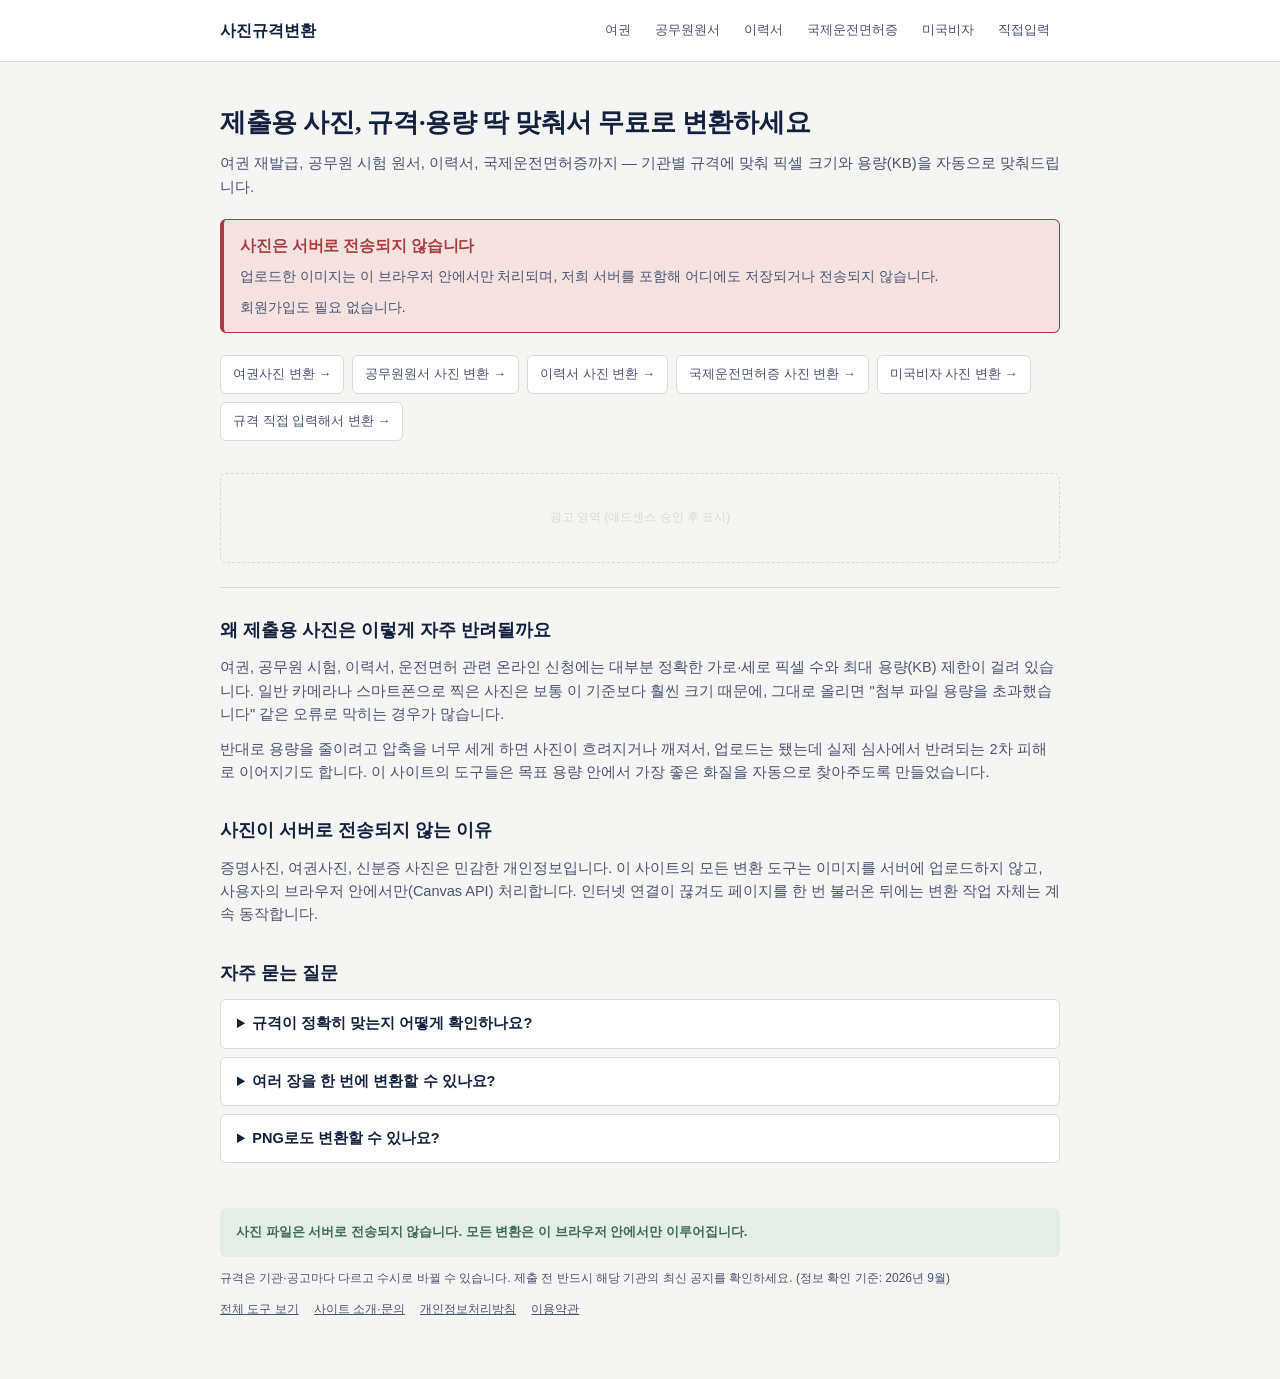
==== index.html @ 1bb2371a "안내 배너 가독성 개선 — 회원가입 문구를 별도 문단으로 분리" ====
<!DOCTYPE html>
<html lang="ko">
<head>
<meta charset="UTF-8">
<meta name="viewport" content="width=device-width, initial-scale=1.0">
<title>사진 규격·용량 무료 변환 | 여권·공무원원서·이력서·국제운전면허증</title>
<meta name="description" content="여권·공무원원서·이력서 등 제출용 사진을 기관 규격에 맞게 무료로 변환하세요.">
<link rel="canonical" href="https://photospecs.com/">
<meta property="og:type" content="website">
<meta property="og:site_name" content="사진규격변환">
<meta property="og:title" content="사진 규격·용량 무료 변환 | 여권·공무원원서·이력서·국제운전면허증">
<meta property="og:description" content="여권·공무원원서·이력서 등 제출용 사진을 기관 규격에 맞게 무료로 변환하세요.">
<meta property="og:url" content="https://photospecs.com/">
<link rel="stylesheet" href="assets/style.css">
  <meta name="google-site-verification" content="F75KSLy9xqYhbt3koHra94vRV9LlTKqFUYgVl450lN8" />
  <meta name="naver-site-verification" content="01c5a8b7e157f29026d9eb196b2deeeac25f4226" />
<style>
.trust-banner{margin:0 0 22px;padding:14px 16px;background:var(--accent-soft);border:1px solid var(--accent);border-left-width:4px;border-radius:6px}
.trust-banner strong{display:block;color:var(--accent);font-size:15.5px;font-weight:700;margin-bottom:6px;letter-spacing:-0.01em}
.trust-banner p{margin:0;font-size:14px;color:var(--ink-soft);line-height:1.6}
.trust-banner p + p{margin-top:8px}
</style>
</head>
<body>

<nav class="site-nav">
  <div class="site-nav-inner">
    <a class="brand" href="index.html">사진규격변환</a>
    <div class="nav-links">
      <a href="passport.html">여권</a>
      <a href="civil-exam.html">공무원원서</a>
      <a href="resume.html">이력서</a>
      <a href="intl-license.html">국제운전면허증</a>
      <a href="us-visa.html">미국비자</a>
          <a href="custom.html">직접입력</a>
    </div>
  </div>
</nav>

<header class="page-head">
  <h1>제출용 사진, 규격·용량 딱 맞춰서 무료로 변환하세요</h1>
  <p>여권 재발급, 공무원 시험 원서, 이력서, 국제운전면허증까지 — 기관별 규격에 맞춰 픽셀 크기와 용량(KB)을 자동으로 맞춰드립니다.</p>
</header>

<main>
  <div class="trust-banner">
    <strong>사진은 서버로 전송되지 않습니다</strong>
    <p>업로드한 이미지는 이 브라우저 안에서만 처리되며, 저희 서버를 포함해 어디에도 저장되거나 전송되지 않습니다.</p>
    <p>회원가입도 필요 없습니다.</p>
  </div>

  <div class="related-tools" style="margin-top:0">
    <a href="passport.html">여권사진 변환 →</a>
    <a href="civil-exam.html">공무원원서 사진 변환 →</a>
    <a href="resume.html">이력서 사진 변환 →</a>
    <a href="intl-license.html">국제운전면허증 사진 변환 →</a>
    <a href="us-visa.html">미국비자 사진 변환 →</a>
    <a href="custom.html">규격 직접 입력해서 변환 →</a>
  </div>

  <div class="ad-slot">광고 영역 (애드센스 승인 후 표시)</div>

  <article class="prose">
    <h2>왜 제출용 사진은 이렇게 자주 반려될까요</h2>
    <p>여권, 공무원 시험, 이력서, 운전면허 관련 온라인 신청에는 대부분 정확한 가로·세로 픽셀 수와 최대 용량(KB) 제한이 걸려 있습니다. 일반 카메라나 스마트폰으로 찍은 사진은 보통 이 기준보다 훨씬 크기 때문에, 그대로 올리면 "첨부 파일 용량을 초과했습니다" 같은 오류로 막히는 경우가 많습니다.</p>
    <p>반대로 용량을 줄이려고 압축을 너무 세게 하면 사진이 흐려지거나 깨져서, 업로드는 됐는데 실제 심사에서 반려되는 2차 피해로 이어지기도 합니다. 이 사이트의 도구들은 목표 용량 안에서 가장 좋은 화질을 자동으로 찾아주도록 만들었습니다.</p>

    <h2>사진이 서버로 전송되지 않는 이유</h2>
    <p>증명사진, 여권사진, 신분증 사진은 민감한 개인정보입니다. 이 사이트의 모든 변환 도구는 이미지를 서버에 업로드하지 않고, 사용자의 브라우저 안에서만(Canvas API) 처리합니다. 인터넷 연결이 끊겨도 페이지를 한 번 불러온 뒤에는 변환 작업 자체는 계속 동작합니다.</p>

    <h2>자주 묻는 질문</h2>
    <details class="faq">
      <summary>규격이 정확히 맞는지 어떻게 확인하나요?</summary>
      <p>각 도구는 변환 후 실제 용량과 규격 통과 여부를 바로 보여줍니다. 다만 기관별 규격은 공지 없이 바뀔 수 있으므로, 다운로드한 파일을 제출하기 전 해당 기관의 최신 공고를 한 번 더 확인하는 것을 권장합니다.</p>
    </details>
    <details class="faq">
      <summary>여러 장을 한 번에 변환할 수 있나요?</summary>
      <p>현재는 한 장씩 변환하도록 되어 있습니다. 여러 기관에 동시에 지원하는 경우, 각 페이지에서 필요한 규격에 맞춰 개별적으로 변환해 주세요.</p>
    </details>
    <details class="faq">
      <summary>PNG로도 변환할 수 있나요?</summary>
      <p>대부분의 기관은 JPG를 요구하지만, "규격 직접 입력" 도구에서는 PNG 형식도 선택할 수 있습니다.</p>
    </details>
  </article>
</main>

<footer class="site-footer">
  <p class="privacy">사진 파일은 서버로 전송되지 않습니다. 모든 변환은 이 브라우저 안에서만 이루어집니다.</p>
  <p>규격은 기관·공고마다 다르고 수시로 바뀔 수 있습니다. 제출 전 반드시 해당 기관의 최신 공지를 확인하세요. (정보 확인 기준: 2026년 9월)</p>
  <nav>
    <a href="index.html">전체 도구 보기</a>
    <a href="about.html">사이트 소개·문의</a>
    <a href="privacy.html">개인정보처리방침</a>
    <a href="terms.html">이용약관</a>
  </nav>
</footer>

</body>
</html>
---- assets/style.css ----
:root {
  --paper: #f5f6f3;
  --panel: #ffffff;
  --ink: #14213d;
  --ink-soft: #4a5470;
  --line: #dcdad2;
  --accent: #a63d40;
  --accent-soft: #f3e2e0;
  --ok: #3f6c51;
  --ok-soft: #e4ede7;
}

* { box-sizing: border-box; }

body {
  margin: 0;
  background: var(--paper);
  color: var(--ink);
  font-family: 'Pretendard', 'Apple SD Gothic Neo', 'Malgun Gothic', sans-serif;
  line-height: 1.6;
}

.mono {
  font-family: 'SF Mono', 'Consolas', 'Menlo', monospace;
  font-variant-numeric: tabular-nums;
}

a { color: var(--ink); }

/* 상단 네비게이션 */
.site-nav {
  border-bottom: 1px solid var(--line);
  background: var(--panel);
}

.site-nav-inner {
  max-width: 880px;
  margin: 0 auto;
  padding: 14px 20px;
  display: flex;
  align-items: center;
  justify-content: space-between;
  gap: 12px;
  flex-wrap: wrap;
}

.brand {
  font-family: 'Noto Serif KR', 'Nanum Myeongjo', 'Batang', serif;
  font-weight: 600;
  font-size: 16px;
  text-decoration: none;
  color: var(--ink);
}

.nav-links {
  display: flex;
  gap: 4px;
  flex-wrap: wrap;
}

.nav-links a {
  font-size: 13px;
  padding: 6px 10px;
  border-radius: 5px;
  text-decoration: none;
  color: var(--ink-soft);
}

.nav-links a:hover,
.nav-links a[aria-current="page"] {
  background: var(--paper);
  color: var(--ink);
}

header.page-head {
  max-width: 880px;
  margin: 0 auto;
  padding: 40px 20px 20px;
}

header.page-head h1 {
  font-family: 'Noto Serif KR', 'Nanum Myeongjo', 'Batang', serif;
  font-size: 26px;
  font-weight: 600;
  margin: 0 0 8px;
  letter-spacing: -0.01em;
}

header.page-head p {
  margin: 0;
  color: var(--ink-soft);
  font-size: 15px;
}

main {
  max-width: 880px;
  margin: 0 auto;
  padding: 0 20px 24px;
}

/* 규격 판독 박스 */
.spec-box {
  position: relative;
  padding: 20px 24px;
  margin-bottom: 24px;
  border: 1px solid var(--line);
  background: var(--panel);
}

.spec-box .corner-tl,
.spec-box .corner-tr,
.spec-box .corner-bl,
.spec-box .corner-br {
  content: "";
  position: absolute;
  width: 18px;
  height: 18px;
  border-color: var(--ink);
  border-style: solid;
  border-width: 0;
}

.spec-box .corner-tl { top: -1px; left: -1px; border-top-width: 2px; border-left-width: 2px; }
.spec-box .corner-tr { top: -1px; right: -1px; border-top-width: 2px; border-right-width: 2px; }
.spec-box .corner-bl { bottom: -1px; left: -1px; border-bottom-width: 2px; border-left-width: 2px; }
.spec-box .corner-br { bottom: -1px; right: -1px; border-bottom-width: 2px; border-right-width: 2px; }

.spec-readout {
  display: flex;
  flex-wrap: wrap;
  gap: 24px;
  margin-bottom: 10px;
}

.spec-item .k { display: block; font-size: 11px; color: var(--ink-soft); margin-bottom: 2px; }
.spec-item .v { font-size: 18px; font-weight: 600; }

.spec-note { font-size: 13px; color: var(--ink-soft); margin: 0; }

.custom-inputs {
  display: flex;
  gap: 12px;
  flex-wrap: wrap;
  margin-top: 14px;
  padding-top: 14px;
  border-top: 1px solid var(--line);
}

.field { display: flex; flex-direction: column; gap: 4px; }
.field label { font-size: 12px; color: var(--ink-soft); }
.field input, .field select {
  font-family: inherit;
  font-size: 14px;
  padding: 7px 10px;
  border: 1px solid var(--line);
  border-radius: 4px;
  width: 110px;
  background: var(--paper);
}

/* 업로드 / 결과 영역 */
.workspace {
  display: grid;
  grid-template-columns: 1fr 1fr;
  gap: 20px;
  margin-bottom: 32px;
}

@media (max-width: 640px) {
  .workspace { grid-template-columns: 1fr; }
}

.panel {
  border: 1px solid var(--line);
  background: var(--panel);
  border-radius: 6px;
  padding: 20px;
}

.panel h2 {
  font-size: 13px;
  color: var(--ink-soft);
  margin: 0 0 14px;
  font-weight: 600;
}

.dropzone {
  border: 1.5px dashed var(--line);
  border-radius: 6px;
  padding: 32px 16px;
  text-align: center;
  cursor: pointer;
  transition: border-color 0.15s, background 0.15s;
}

.dropzone.drag { border-color: var(--ink); background: var(--paper); }
.dropzone p { margin: 0; font-size: 14px; color: var(--ink-soft); }
.dropzone strong { color: var(--ink); }

.preview-wrap { margin-top: 14px; text-align: center; }
.preview-wrap img { max-width: 100%; max-height: 220px; border: 1px solid var(--line); }

.result-row {
  display: flex;
  justify-content: space-between;
  align-items: baseline;
  padding: 10px 0;
  border-bottom: 1px solid var(--line);
  font-size: 14px;
}

.result-row:last-of-type { border-bottom: none; }
.result-row .label { color: var(--ink-soft); }

.badge { display: inline-block; font-size: 12px; font-weight: 600; padding: 2px 8px; border-radius: 4px; }
.badge.ok { background: var(--ok-soft); color: var(--ok); }
.badge.fail { background: var(--accent-soft); color: var(--accent); }

.download-btn {
  display: block;
  width: 100%;
  margin-top: 16px;
  padding: 12px;
  background: var(--ink);
  color: #fff;
  border: none;
  border-radius: 6px;
  font-size: 14px;
  font-weight: 600;
  cursor: pointer;
  text-align: center;
  text-decoration: none;
}

.download-btn:disabled { background: var(--line); color: var(--ink-soft); cursor: not-allowed; }

.status-msg { font-size: 13px; color: var(--ink-soft); margin-top: 10px; min-height: 18px; }
.status-msg.error { color: var(--accent); }

/* 본문 설명 콘텐츠 (SEO용 텍스트) */
article.prose {
  border-top: 1px solid var(--line);
  padding-top: 28px;
  margin-top: 8px;
}

article.prose h2 {
  font-size: 18px;
  margin: 32px 0 12px;
}

article.prose h2:first-child { margin-top: 0; }

article.prose p { font-size: 14.5px; color: var(--ink-soft); margin: 0 0 12px; }
article.prose ul { font-size: 14.5px; color: var(--ink-soft); padding-left: 20px; }
article.prose li { margin-bottom: 6px; }

details.faq {
  border: 1px solid var(--line);
  border-radius: 6px;
  padding: 12px 16px;
  margin-bottom: 8px;
  background: var(--panel);
}

details.faq summary {
  font-size: 14.5px;
  font-weight: 600;
  cursor: pointer;
}

details.faq p { margin-top: 8px; margin-bottom: 0; }

.related-tools {
  display: flex;
  flex-wrap: wrap;
  gap: 8px;
  margin: 16px 0 32px;
}

.related-tools a {
  font-size: 13px;
  padding: 8px 12px;
  border: 1px solid var(--line);
  border-radius: 6px;
  text-decoration: none;
  color: var(--ink-soft);
  background: var(--panel);
}

.related-tools a:hover { border-color: var(--ink); color: var(--ink); }

/* 광고 슬롯 자리 (승인 후 사용) */
.ad-slot {
  margin: 24px 0;
  min-height: 90px;
  border: 1px dashed var(--line);
  border-radius: 6px;
  display: flex;
  align-items: center;
  justify-content: center;
  font-size: 12px;
  color: var(--line);
}

footer.site-footer {
  max-width: 880px;
  margin: 0 auto;
  padding: 0 20px 60px;
  font-size: 12px;
  color: var(--ink-soft);
}

footer.site-footer .privacy {
  padding: 14px 16px;
  background: var(--ok-soft);
  color: var(--ok);
  border-radius: 6px;
  margin-bottom: 12px;
  font-size: 13px;
  font-weight: 600;
}

footer.site-footer nav a {
  color: var(--ink-soft);
  margin-right: 12px;
  font-size: 12px;
}
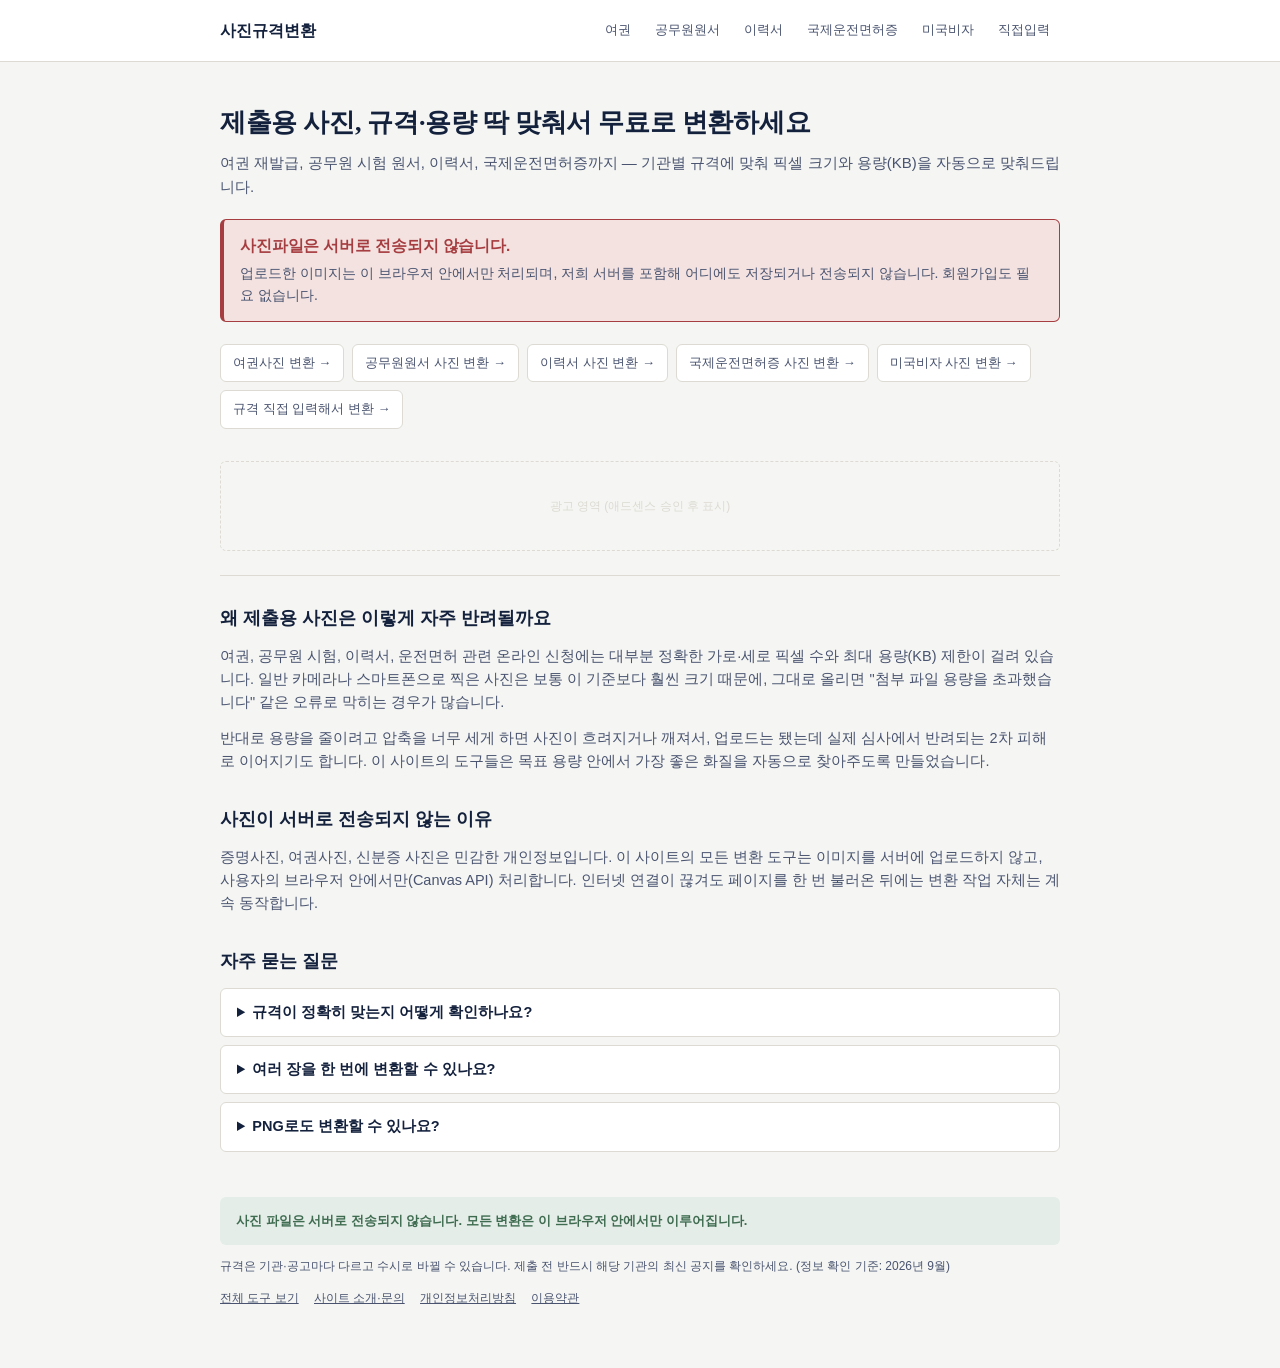
==== commit d0f0a1c2: "안내 배너 문구 수정 — '사진파일은 서버로 전송되지 않습니다.'" ====
--- a/index.html
+++ b/index.html
@@ -16,9 +16,8 @@
   <meta name="naver-site-verification" content="01c5a8b7e157f29026d9eb196b2deeeac25f4226" />
 <style>
 .trust-banner{margin:0 0 22px;padding:14px 16px;background:var(--accent-soft);border:1px solid var(--accent);border-left-width:4px;border-radius:6px}
-.trust-banner strong{display:block;color:var(--accent);font-size:15.5px;font-weight:700;margin-bottom:6px;letter-spacing:-0.01em}
-.trust-banner p{margin:0;font-size:14px;color:var(--ink-soft);line-height:1.6}
-.trust-banner p + p{margin-top:8px}
+.trust-banner strong{display:block;color:var(--accent);font-size:15.5px;font-weight:700;margin-bottom:4px;letter-spacing:-0.01em}
+.trust-banner p{margin:0;font-size:14px;color:var(--ink-soft);line-height:1.55}
 </style>
 </head>
 <body>
@@ -44,9 +43,8 @@
 
 <main>
   <div class="trust-banner">
-    <strong>사진은 서버로 전송되지 않습니다</strong>
-    <p>업로드한 이미지는 이 브라우저 안에서만 처리되며, 저희 서버를 포함해 어디에도 저장되거나 전송되지 않습니다.</p>
-    <p>회원가입도 필요 없습니다.</p>
+    <strong>사진파일은 서버로 전송되지 않습니다.</strong>
+    <p>업로드한 이미지는 이 브라우저 안에서만 처리되며, 저희 서버를 포함해 어디에도 저장되거나 전송되지 않습니다. 회원가입도 필요 없습니다.</p>
   </div>
 
   <div class="related-tools" style="margin-top:0">
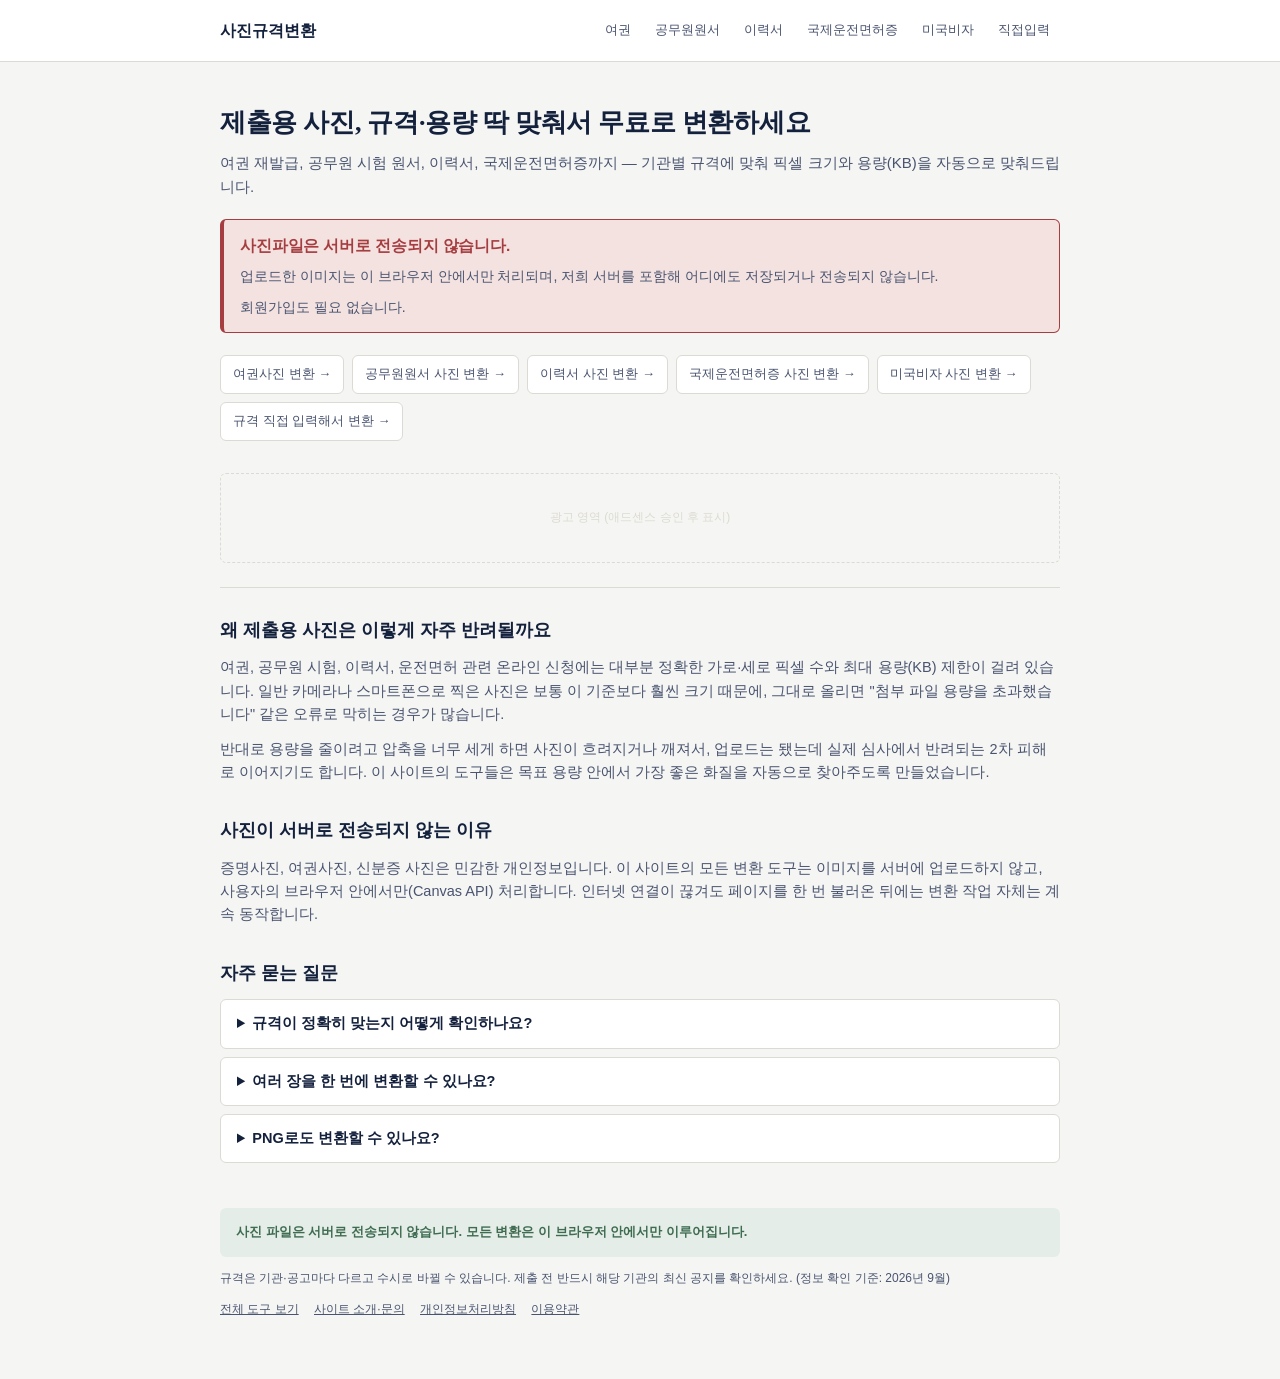
==== commit d54c06aa: "직접입력 페이지 본문 확장(1,646자) 및 안내 배너 문단분리 복원" ====
--- a/index.html
+++ b/index.html
@@ -16,8 +16,9 @@
   <meta name="naver-site-verification" content="01c5a8b7e157f29026d9eb196b2deeeac25f4226" />
 <style>
 .trust-banner{margin:0 0 22px;padding:14px 16px;background:var(--accent-soft);border:1px solid var(--accent);border-left-width:4px;border-radius:6px}
-.trust-banner strong{display:block;color:var(--accent);font-size:15.5px;font-weight:700;margin-bottom:4px;letter-spacing:-0.01em}
-.trust-banner p{margin:0;font-size:14px;color:var(--ink-soft);line-height:1.55}
+.trust-banner strong{display:block;color:var(--accent);font-size:15.5px;font-weight:700;margin-bottom:6px;letter-spacing:-0.01em}
+.trust-banner p{margin:0;font-size:14px;color:var(--ink-soft);line-height:1.6}
+.trust-banner p + p{margin-top:8px}
 </style>
 </head>
 <body>
@@ -44,7 +45,8 @@
 <main>
   <div class="trust-banner">
     <strong>사진파일은 서버로 전송되지 않습니다.</strong>
-    <p>업로드한 이미지는 이 브라우저 안에서만 처리되며, 저희 서버를 포함해 어디에도 저장되거나 전송되지 않습니다. 회원가입도 필요 없습니다.</p>
+    <p>업로드한 이미지는 이 브라우저 안에서만 처리되며, 저희 서버를 포함해 어디에도 저장되거나 전송되지 않습니다.</p>
+    <p>회원가입도 필요 없습니다.</p>
   </div>
 
   <div class="related-tools" style="margin-top:0">
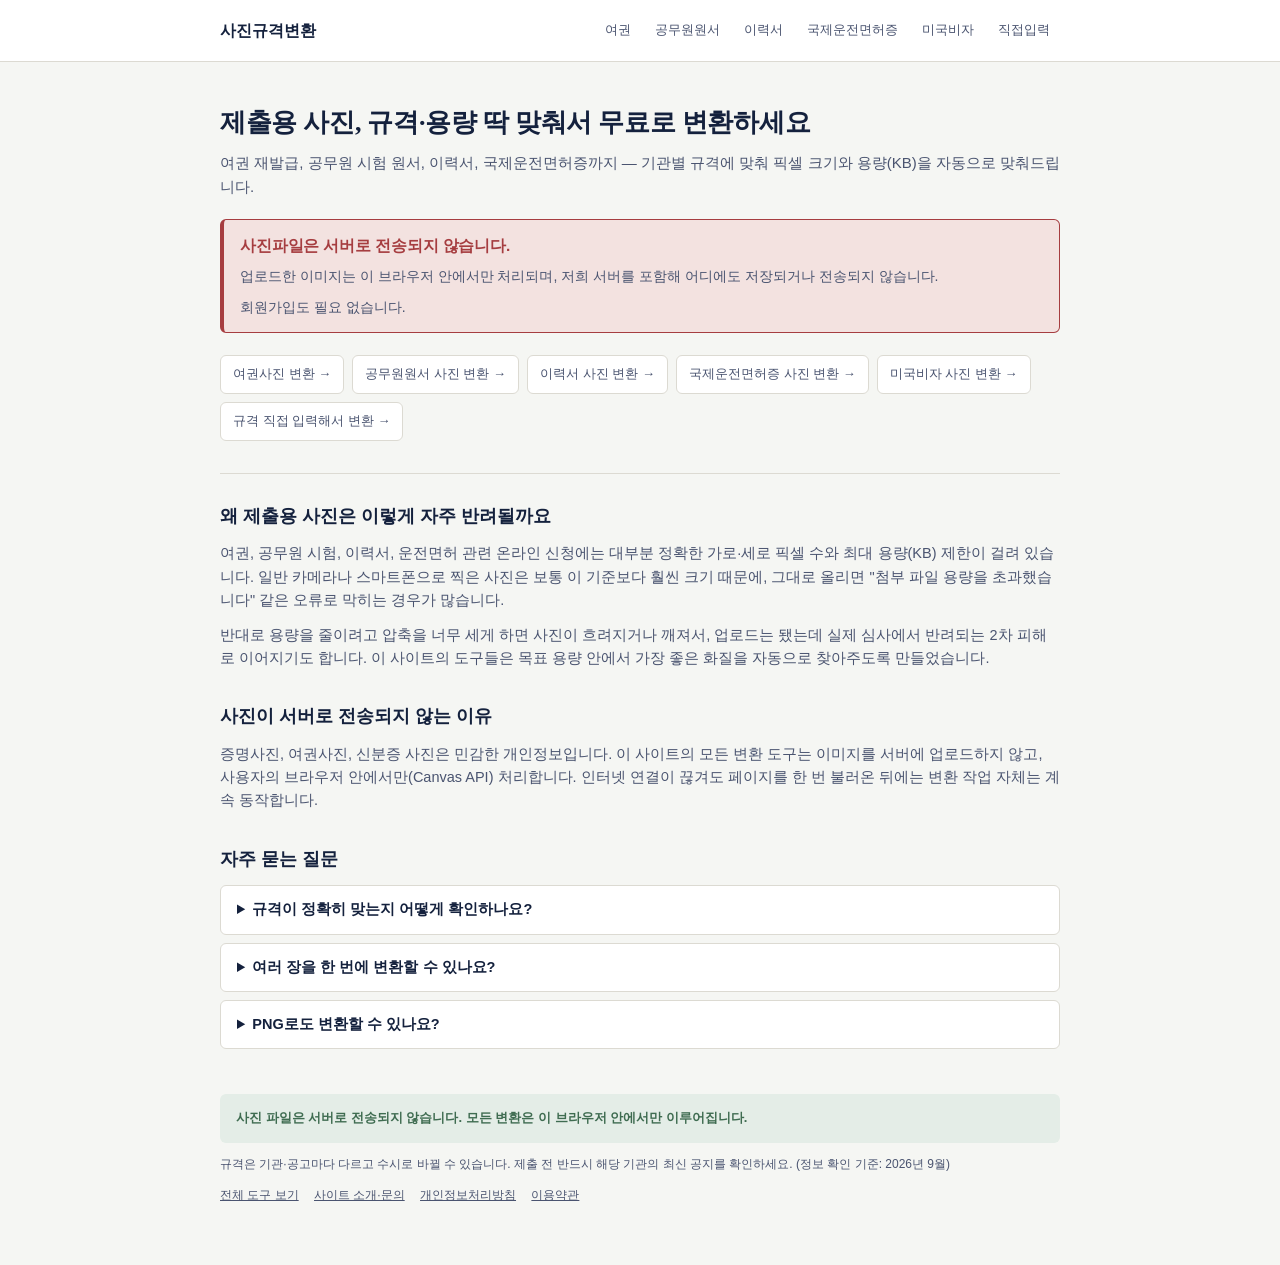
==== commit 624bfc7f: "보안: .git·설정파일 공개 차단, 보안 헤더, 404 페이지 / 애드센스 신청 전 광고 자리표시 제거 - .assetsignore: .git, README.txt, wrangl" ====
--- a/index.html
+++ b/index.html
@@ -11,7 +11,7 @@
 <meta property="og:title" content="사진 규격·용량 무료 변환 | 여권·공무원원서·이력서·국제운전면허증">
 <meta property="og:description" content="여권·공무원원서·이력서 등 제출용 사진을 기관 규격에 맞게 무료로 변환하세요.">
 <meta property="og:url" content="https://photospecs.com/">
-<link rel="stylesheet" href="assets/style.css">
+<link rel="stylesheet" href="/assets/style.css">
   <meta name="google-site-verification" content="F75KSLy9xqYhbt3koHra94vRV9LlTKqFUYgVl450lN8" />
   <meta name="naver-site-verification" content="01c5a8b7e157f29026d9eb196b2deeeac25f4226" />
 <style>
@@ -25,14 +25,14 @@
 
 <nav class="site-nav">
   <div class="site-nav-inner">
-    <a class="brand" href="index.html">사진규격변환</a>
+    <a class="brand" href="/">사진규격변환</a>
     <div class="nav-links">
-      <a href="passport.html">여권</a>
-      <a href="civil-exam.html">공무원원서</a>
-      <a href="resume.html">이력서</a>
-      <a href="intl-license.html">국제운전면허증</a>
-      <a href="us-visa.html">미국비자</a>
-          <a href="custom.html">직접입력</a>
+      <a href="/passport">여권</a>
+      <a href="/civil-exam">공무원원서</a>
+      <a href="/resume">이력서</a>
+      <a href="/intl-license">국제운전면허증</a>
+      <a href="/us-visa">미국비자</a>
+          <a href="/custom">직접입력</a>
     </div>
   </div>
 </nav>
@@ -50,15 +50,14 @@
   </div>
 
   <div class="related-tools" style="margin-top:0">
-    <a href="passport.html">여권사진 변환 →</a>
-    <a href="civil-exam.html">공무원원서 사진 변환 →</a>
-    <a href="resume.html">이력서 사진 변환 →</a>
-    <a href="intl-license.html">국제운전면허증 사진 변환 →</a>
-    <a href="us-visa.html">미국비자 사진 변환 →</a>
-    <a href="custom.html">규격 직접 입력해서 변환 →</a>
+    <a href="/passport">여권사진 변환 →</a>
+    <a href="/civil-exam">공무원원서 사진 변환 →</a>
+    <a href="/resume">이력서 사진 변환 →</a>
+    <a href="/intl-license">국제운전면허증 사진 변환 →</a>
+    <a href="/us-visa">미국비자 사진 변환 →</a>
+    <a href="/custom">규격 직접 입력해서 변환 →</a>
   </div>
 
-  <div class="ad-slot">광고 영역 (애드센스 승인 후 표시)</div>
 
   <article class="prose">
     <h2>왜 제출용 사진은 이렇게 자주 반려될까요</h2>
@@ -88,10 +87,10 @@
   <p class="privacy">사진 파일은 서버로 전송되지 않습니다. 모든 변환은 이 브라우저 안에서만 이루어집니다.</p>
   <p>규격은 기관·공고마다 다르고 수시로 바뀔 수 있습니다. 제출 전 반드시 해당 기관의 최신 공지를 확인하세요. (정보 확인 기준: 2026년 9월)</p>
   <nav>
-    <a href="index.html">전체 도구 보기</a>
-    <a href="about.html">사이트 소개·문의</a>
-    <a href="privacy.html">개인정보처리방침</a>
-    <a href="terms.html">이용약관</a>
+    <a href="/">전체 도구 보기</a>
+    <a href="/about">사이트 소개·문의</a>
+    <a href="/privacy">개인정보처리방침</a>
+    <a href="/terms">이용약관</a>
   </nav>
 </footer>
 
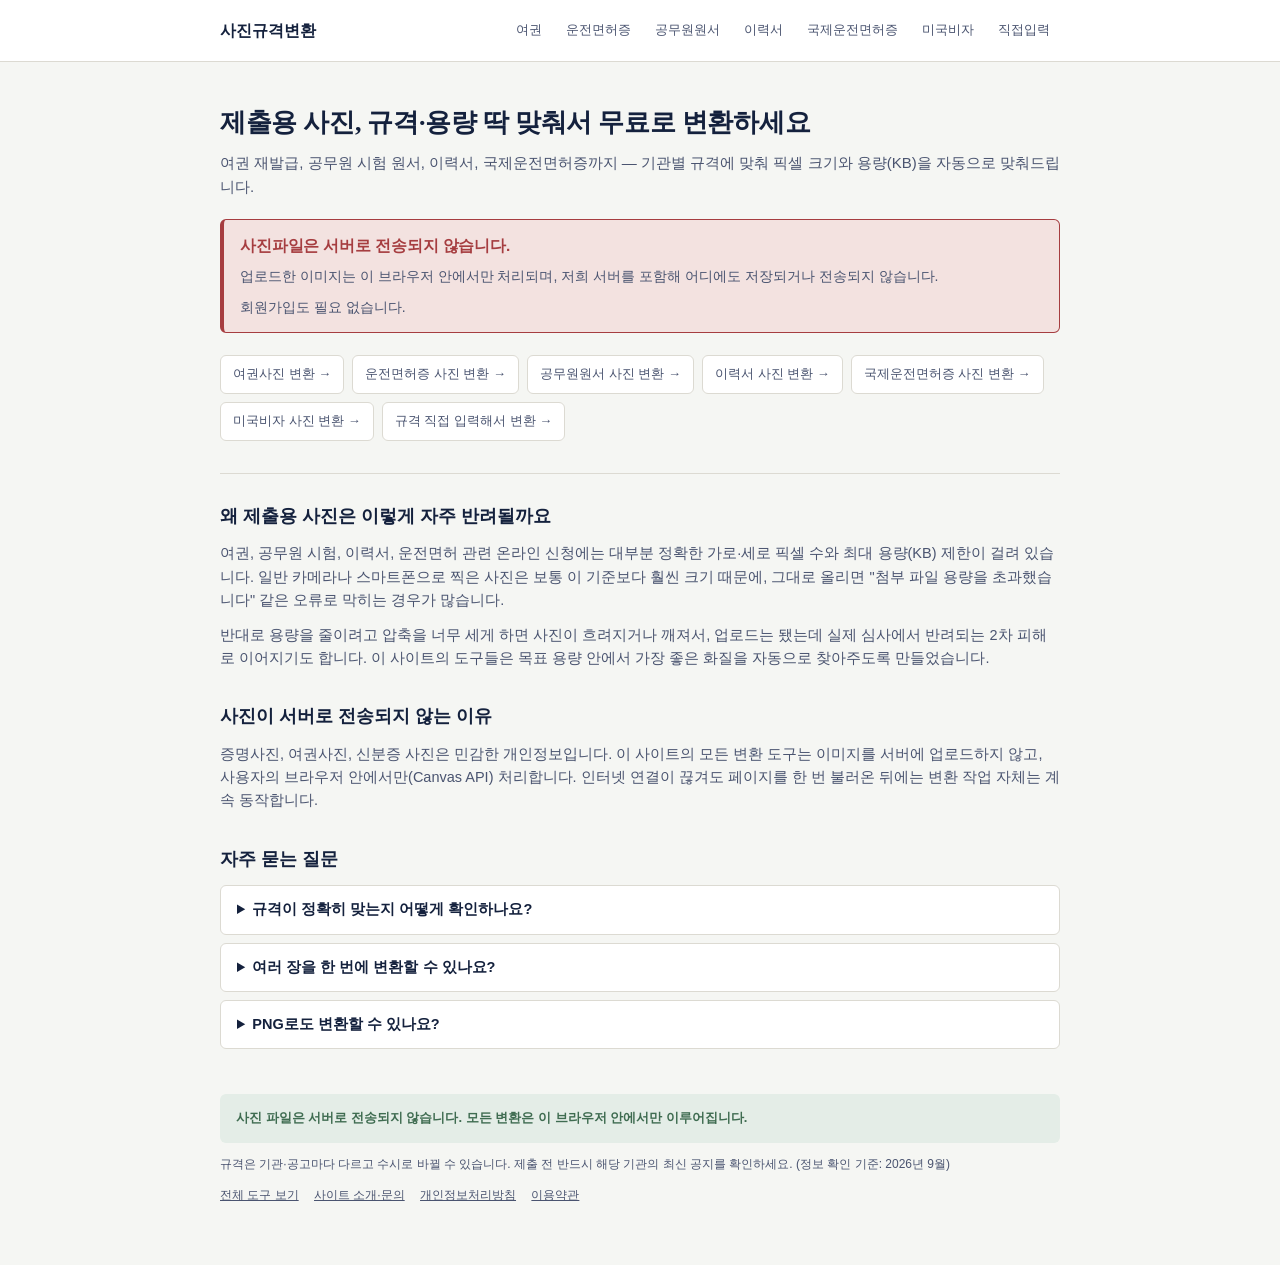
==== commit 4b0ee43b: "운전면허증 사진 페이지 추가(도로교통공단 공식 413×531px·500KB) 및 국제운전면허증 용량 기준 정정 - driver-license.html 신설: 본문 1,849자, F" ====
--- a/index.html
+++ b/index.html
@@ -20,6 +20,7 @@
 .trust-banner p{margin:0;font-size:14px;color:var(--ink-soft);line-height:1.6}
 .trust-banner p + p{margin-top:8px}
 </style>
+<script async src="https://pagead2.googlesyndication.com/pagead/js/adsbygoogle.js?client=ca-pub-3077738752835712" crossorigin="anonymous"></script>
 </head>
 <body>
 
@@ -28,6 +29,7 @@
     <a class="brand" href="/">사진규격변환</a>
     <div class="nav-links">
       <a href="/passport">여권</a>
+      <a href="/driver-license">운전면허증</a>
       <a href="/civil-exam">공무원원서</a>
       <a href="/resume">이력서</a>
       <a href="/intl-license">국제운전면허증</a>
@@ -51,6 +53,7 @@
 
   <div class="related-tools" style="margin-top:0">
     <a href="/passport">여권사진 변환 →</a>
+    <a href="/driver-license">운전면허증 사진 변환 →</a>
     <a href="/civil-exam">공무원원서 사진 변환 →</a>
     <a href="/resume">이력서 사진 변환 →</a>
     <a href="/intl-license">국제운전면허증 사진 변환 →</a>
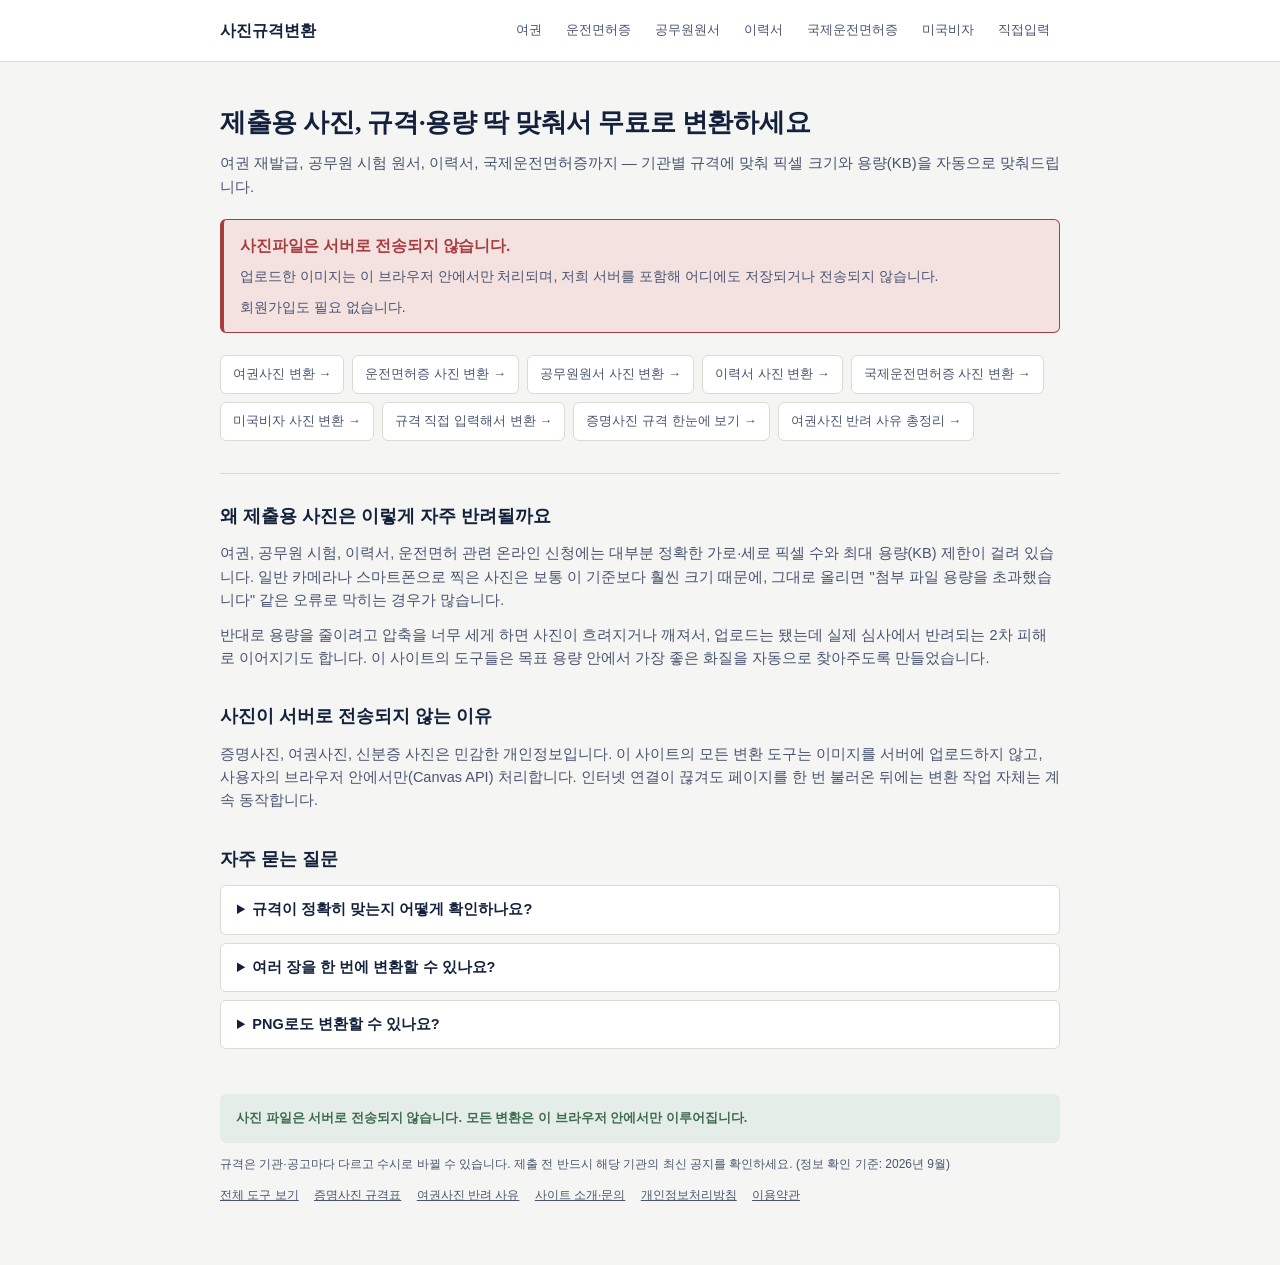
==== commit efbb976e: "안내 페이지 2개 추가(여권사진 반려 사유·증명사진 규격표), 공무원원서·이력서 공식 규격 프리셋, 도구 페이지 고유 내용 보강 - 신규: passport-photo-rejecti" ====
--- a/index.html
+++ b/index.html
@@ -59,6 +59,8 @@
     <a href="/intl-license">국제운전면허증 사진 변환 →</a>
     <a href="/us-visa">미국비자 사진 변환 →</a>
     <a href="/custom">규격 직접 입력해서 변환 →</a>
+    <a href="/photo-size-guide">증명사진 규격 한눈에 보기 →</a>
+    <a href="/passport-photo-rejections">여권사진 반려 사유 총정리 →</a>
   </div>
 
 
@@ -91,6 +93,8 @@
   <p>규격은 기관·공고마다 다르고 수시로 바뀔 수 있습니다. 제출 전 반드시 해당 기관의 최신 공지를 확인하세요. (정보 확인 기준: 2026년 9월)</p>
   <nav>
     <a href="/">전체 도구 보기</a>
+    <a href="/photo-size-guide">증명사진 규격표</a>
+    <a href="/passport-photo-rejections">여권사진 반려 사유</a>
     <a href="/about">사이트 소개·문의</a>
     <a href="/privacy">개인정보처리방침</a>
     <a href="/terms">이용약관</a>
